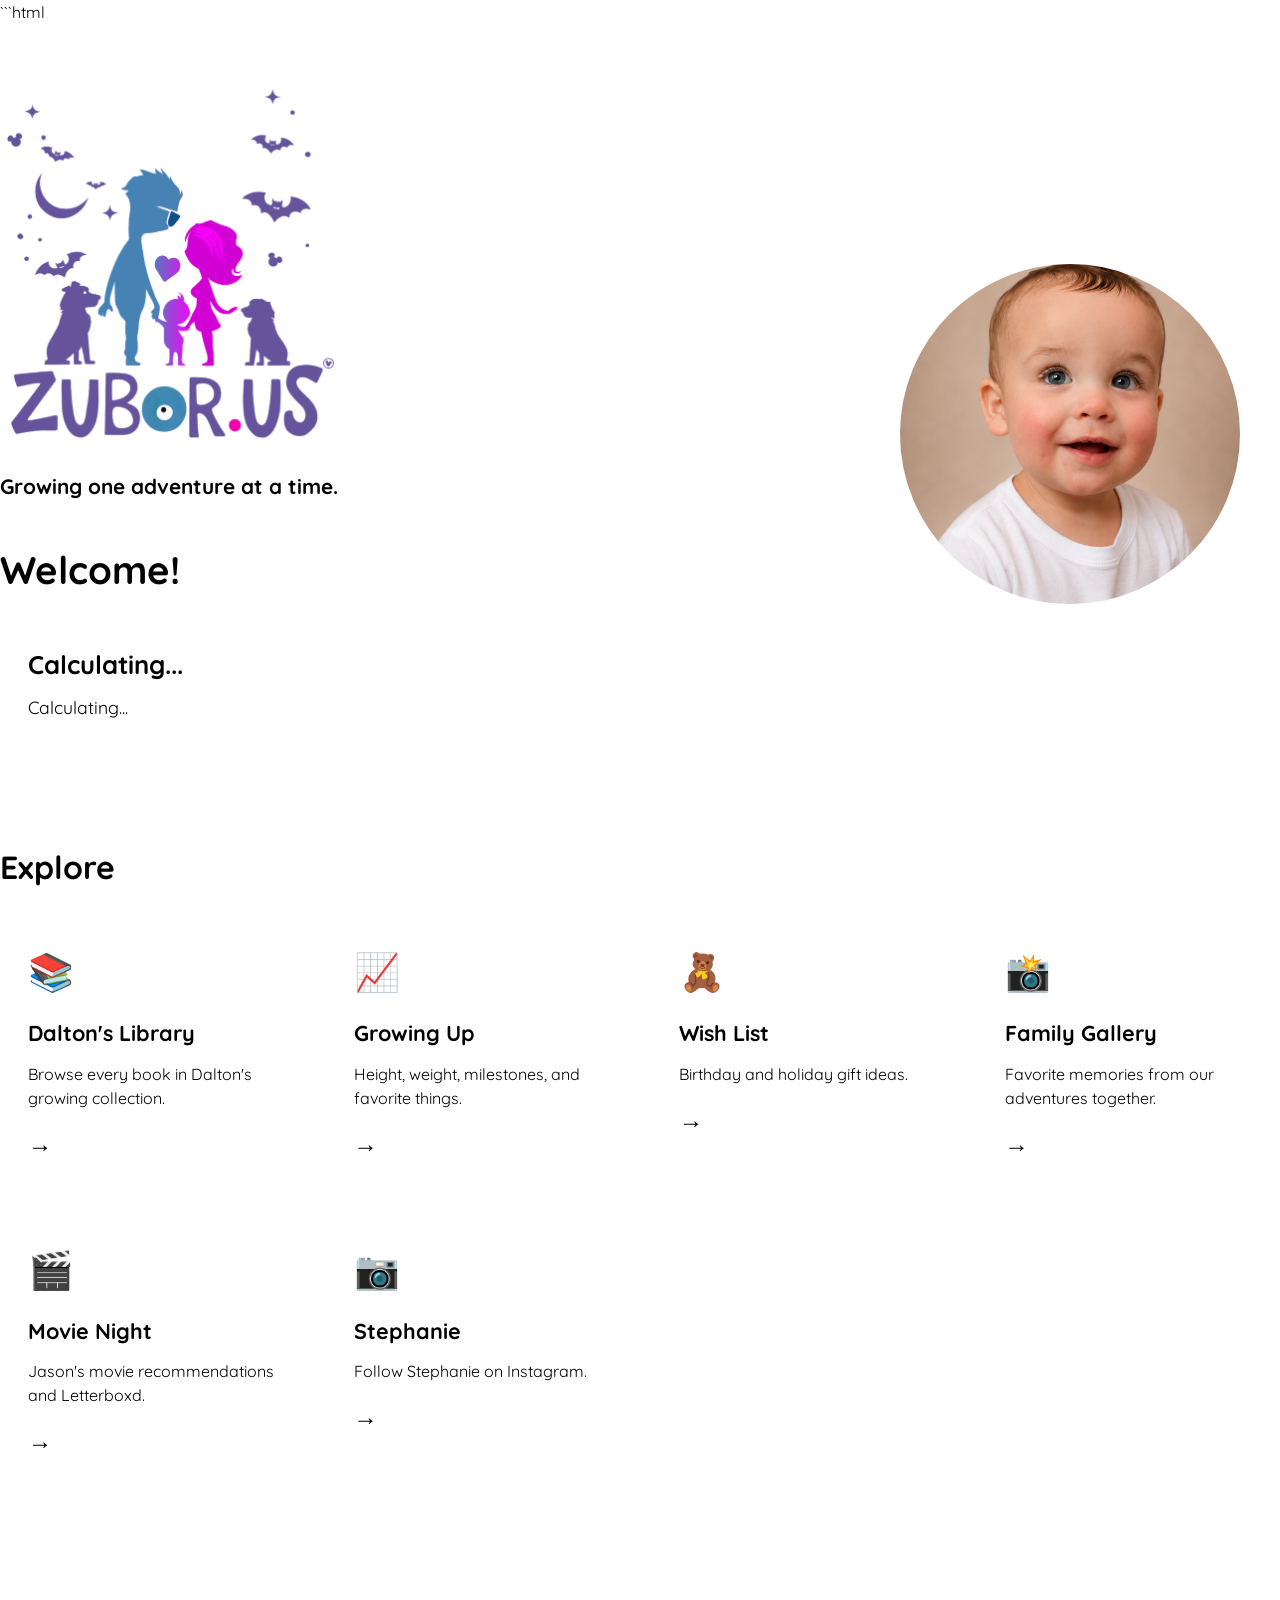
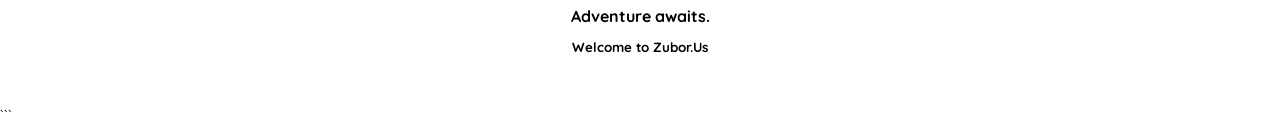
==== index.html @ 52f3ec56 "Update index.html" ====
```html
<!DOCTYPE html>
<html lang="en">
<head>

    <meta charset="UTF-8">
    <meta name="viewport" content="width=device-width, initial-scale=1.0">

    <title>Zubor.Us</title>

    <link rel="icon" type="image/png" href="images/favicon.png">

    <link rel="preconnect" href="https://fonts.googleapis.com">

    <link href="https://fonts.googleapis.com/css2?family=Quicksand:wght@400;600;700&display=swap" rel="stylesheet">

    <link rel="stylesheet" href="style.css">

</head>

<body>

<div class="container">

    <section class="hero">

        <div>

            <img
                class="logo"
                src="images/zuborUS.png"
                alt="Zubor.Us">

            <div class="tagline">
                Growing one adventure at a time.
            </div>

            <h1 id="greeting">
                Welcome!
            </h1>

            <div class="info-card">

                <div id="child-age">
                    Calculating...
                </div>

                <div id="countdown">
                    Calculating...
                </div>

            </div>

        </div>

        <div>

            <img
                class="portrait"
                src="images/daltonportrait.png"
                alt="Dalton">

        </div>

    </section>


    <h2 class="section-title">
        Explore
    </h2>


    <section class="card-grid">

        <a class="card"
           href="https://cloud.clz.com/babyz/books?collectionStatus=in-collection"
           target="_blank">

            <div class="card-icon">
                📚
            </div>

            <h3>
                Dalton's Library
            </h3>

            <p>
                Browse every book in Dalton's growing collection.
            </p>

            <div class="card-arrow">
                →
            </div>

        </a>


        <a class="card"
           href="growth.html">

            <div class="card-icon">
                📈
            </div>

            <h3>
                Growing Up
            </h3>

            <p>
                Height, weight, milestones, and favorite things.
            </p>

            <div class="card-arrow">
                →
            </div>

        </a>


        <a class="card"
           href="https://www.babylist.com/dalton-zubor"
           target="_blank">

            <div class="card-icon">
                🧸
            </div>

            <h3>
                Wish List
            </h3>

            <p>
                Birthday and holiday gift ideas.
            </p>

            <div class="card-arrow">
                →
            </div>

        </a>


        <a class="card"
           href="#">

            <div class="card-icon">
                📸
            </div>

            <h3>
                Family Gallery
            </h3>

            <p>
                Favorite memories from our adventures together.
            </p>

            <div class="card-arrow">
                →
            </div>

        </a>


        <a class="card"
           href="#">

            <div class="card-icon">
                🎬
            </div>

            <h3>
                Movie Night
            </h3>

            <p>
                Jason's movie recommendations and Letterboxd.
            </p>

            <div class="card-arrow">
                →
            </div>

        </a>


        <a class="card"
           href="#">

            <div class="card-icon">
                📷
            </div>

            <h3>
                Stephanie
            </h3>

            <p>
                Follow Stephanie on Instagram.
            </p>

            <div class="card-arrow">
                →
            </div>

        </a>

    </section>


    <footer>

        Adventure awaits.

        <small>
            Welcome to Zubor.Us
        </small>

    </footer>

</div>

<script src="script.js"></script>

</body>
</html>
```
---- style.css ----
```css
/* ==========================================================
   Zubor.Us
   Global Styles
   Version 2.0
   ========================================================== */

:root{
    --forest:#3F5A36;
    --forest-dark:#2D4227;
    --forest-light:#628357;

    --cream:#F8F7F2;
    --white:#FFFFFF;

    --purple:#800080;

    --text:#303030;
    --muted:#6D6D6D;

    --shadow:0 12px 30px rgba(0,0,0,.12);
    --radius:22px;

    --max-width:1180px;
}

/* ---------- Reset ---------- */

*{
    margin:0;
    padding:0;
    box-sizing:border-box;
}

html{
    scroll-behavior:smooth;
}

body{
    background:linear-gradient(
        to bottom,
        #fdfdfb 0%,
        var(--cream) 100%
    );

    color:var(--text);

    font-family:'Quicksand',sans-serif;

    min-height:100vh;

    line-height:1.5;
}

/* ---------- Main Layout ---------- */

.container{
    width:min(92%,var(--max-width));
    margin:auto;
}

/* ---------- Hero ---------- */

.hero{

    display:grid;

    grid-template-columns:
        1fr
        420px;

    gap:60px;

    align-items:center;

    min-height:85vh;

    padding:60px 0;
}

/* ---------- Branding ---------- */

.logo{

    width:340px;

    max-width:100%;

    margin-bottom:20px;
}

.tagline{

    color:var(--forest);

    font-size:1.3rem;

    font-weight:700;

    margin-bottom:40px;
}

/* ---------- Greeting ---------- */

#greeting{

    color:var(--forest);

    font-size:2.4rem;

    font-weight:700;

    margin-bottom:18px;
}

/* ---------- Info Card ---------- */

.info-card{

    background:white;

    border-radius:var(--radius);

    padding:28px;

    box-shadow:var(--shadow);

    margin-bottom:35px;
}

#child-age{

    font-size:1.6rem;

    font-weight:700;

    color:var(--forest);

    margin-bottom:10px;
}

#countdown{

    color:var(--muted);

    font-size:1.1rem;
}

/* ---------- Portrait ---------- */

.portrait{

    width:340px;

    aspect-ratio:1;

    border-radius:50%;

    object-fit:cover;

    border:8px solid var(--forest);

    box-shadow:var(--shadow);

    display:block;

    margin:auto;

    transition:.35s ease;
}

.portrait:hover{

    transform:scale(1.03);
}

/* ---------- Section Headings ---------- */

.section-title{

    font-size:2rem;

    color:var(--forest);

    font-weight:700;

    margin-bottom:25px;
}

/* ---------- Card Grid ---------- */

.card-grid{

    display:grid;

    grid-template-columns:
        repeat(
            auto-fit,
            minmax(260px,1fr)
        );

    gap:22px;

    margin-bottom:70px;
}

/* ---------- Cards ---------- */

.card{

    background:white;

    text-decoration:none;

    color:inherit;

    border-radius:20px;

    padding:28px;

    box-shadow:var(--shadow);

    transition:
        transform .25s ease,
        box-shadow .25s ease;
}

.card:hover{

    transform:
        translateY(-8px);

    box-shadow:
        0 20px 40px rgba(0,0,0,.16);
}

.card-icon{

    font-size:2.3rem;

    margin-bottom:18px;
}

.card h3{

    color:var(--forest);

    font-size:1.35rem;

    margin-bottom:12px;
}

.card p{

    color:var(--muted);

    margin-bottom:18px;
}

.card-arrow{

    color:var(--forest);

    font-size:1.5rem;

    font-weight:bold;
}

/* ---------- Navigation ---------- */

nav{

    width:100%;

    padding:20px 0;
}

nav ul{

    list-style:none;

    display:flex;

    gap:30px;

    justify-content:center;

    flex-wrap:wrap;
}

nav a{

    text-decoration:none;

    color:var(--forest);

    font-weight:700;

    transition:.2s;
}

nav a:hover{

    color:var(--purple);
}

/* ---------- Footer ---------- */

footer{

    text-align:center;

    padding:45px 20px;

    color:var(--forest);

    font-weight:700;
}

footer small{

    display:block;

    color:var(--muted);

    margin-top:10px;
}

/* ---------- Utility ---------- */

.center{

    text-align:center;
}

.hidden{

    display:none;
}

/* ---------- Responsive ---------- */

@media (max-width:950px){

.hero{

grid-template-columns:1fr;

text-align:center;

padding:50px 0;
}

.logo{

margin:auto auto 20px;
}

.portrait{

width:260px;
}

#greeting{

font-size:2rem;
}

.section-title{

text-align:center;
}

}

@media (max-width:650px){

body{

font-size:16px;
}

.logo{

width:260px;
}

.info-card{

padding:22px;
}

.card{

padding:22px;
}

.card-grid{

grid-template-columns:1fr;
}

}
```
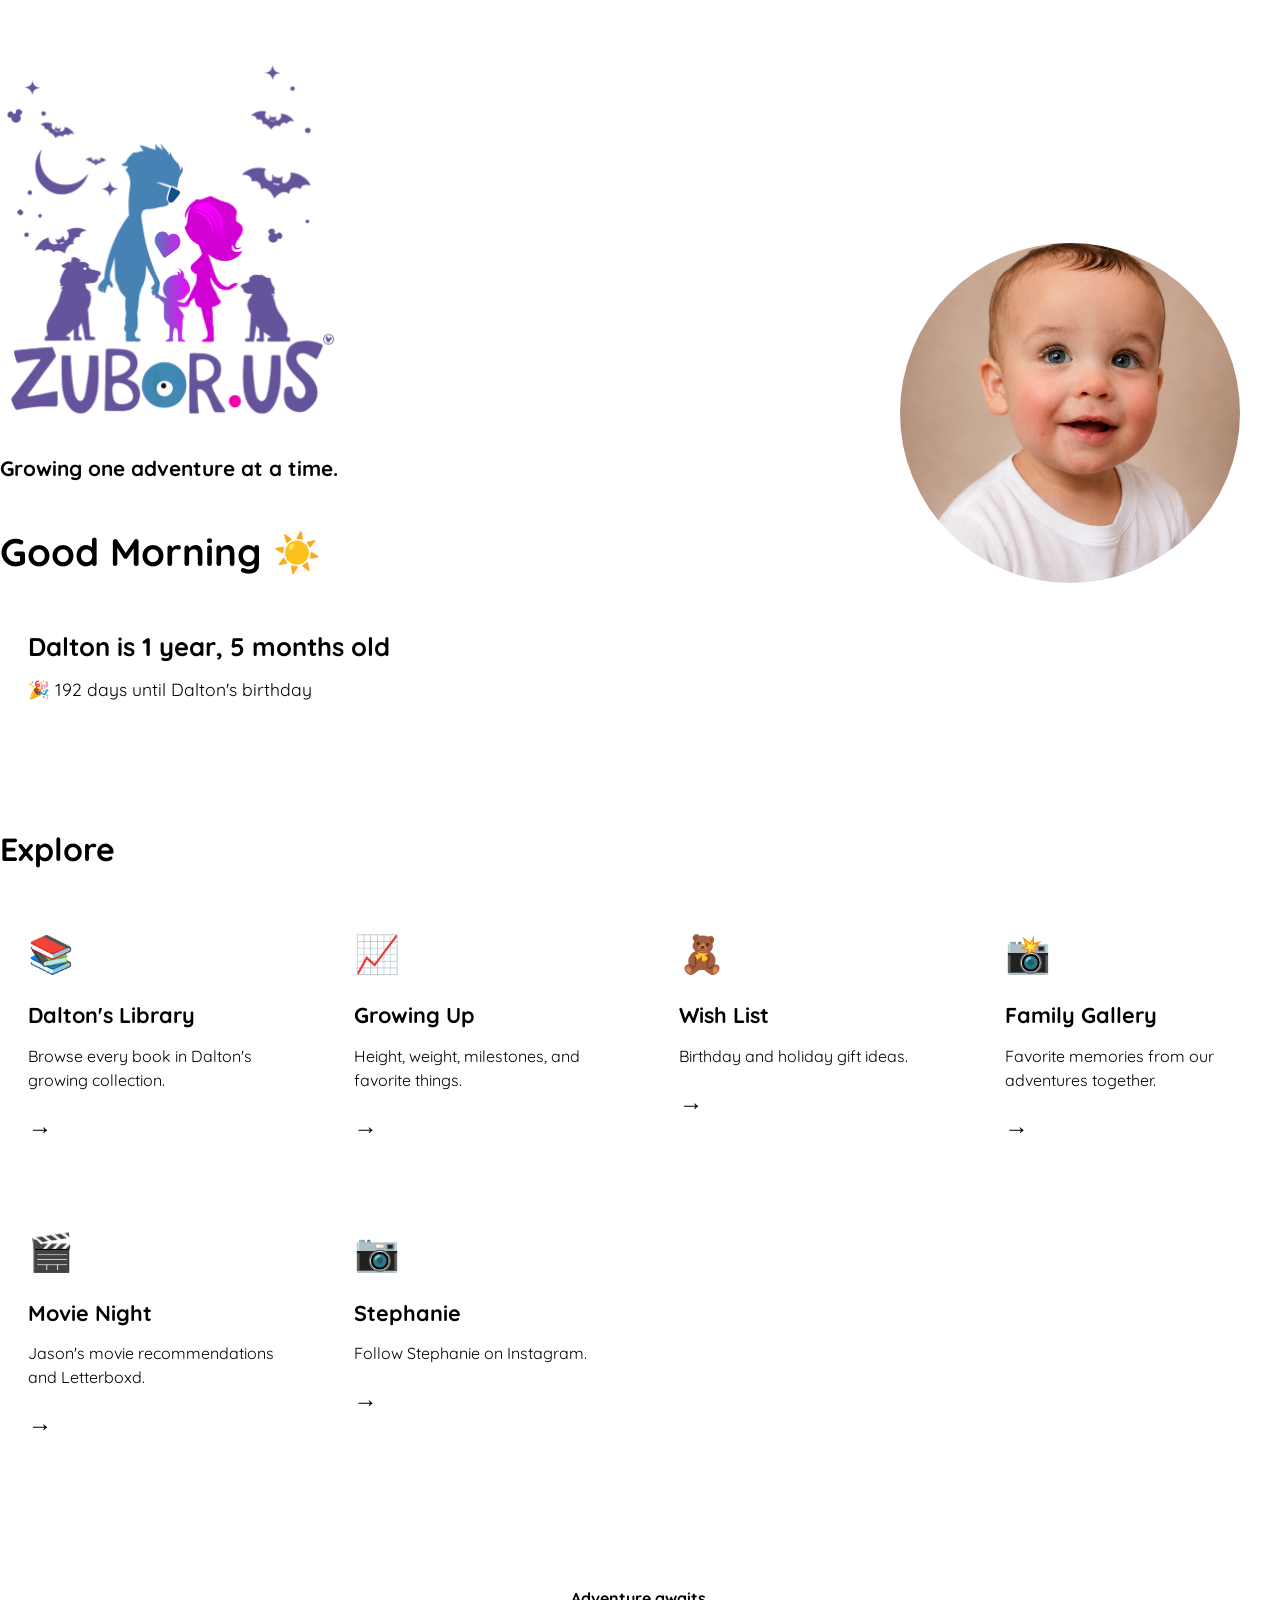
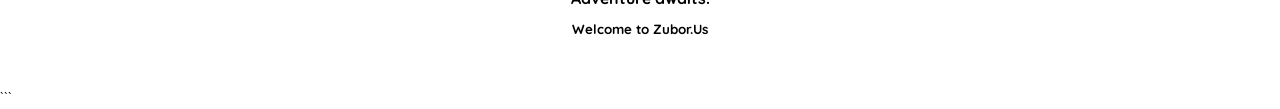
==== commit b745b620: "Update index.html" ====
--- a/index.html
+++ b/index.html
@@ -1,4 +1,3 @@
-```html
 <!DOCTYPE html>
 <html lang="en">
 <head>
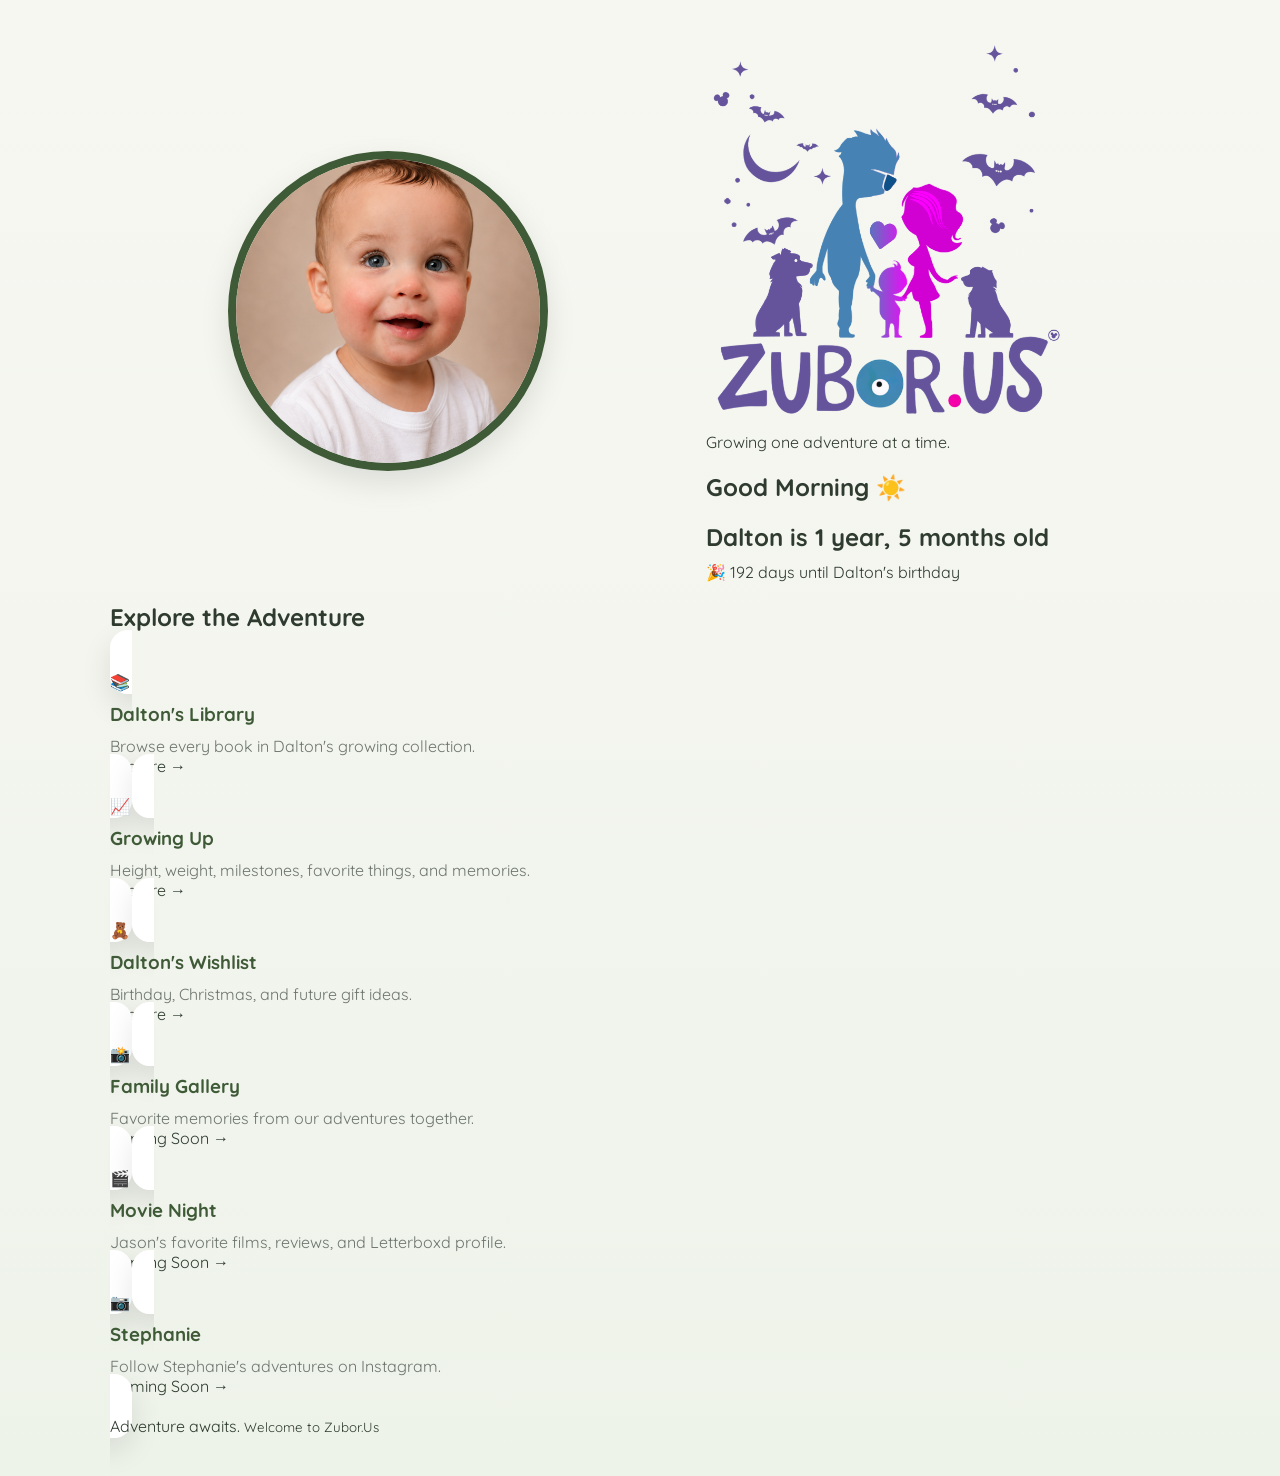
==== commit 1516f4c7: "Update index.html" ====
--- a/index.html
+++ b/index.html
@@ -1,19 +1,20 @@
 <!DOCTYPE html>
 <html lang="en">
+
 <head>
 
-    <meta charset="UTF-8">
-    <meta name="viewport" content="width=device-width, initial-scale=1.0">
+<meta charset="UTF-8">
+<meta name="viewport" content="width=device-width, initial-scale=1.0">
 
-    <title>Zubor.Us</title>
+<title>Zubor.Us</title>
 
-    <link rel="icon" type="image/png" href="images/favicon.png">
+<link rel="icon" type="image/png" href="images/favicon.png">
 
-    <link rel="preconnect" href="https://fonts.googleapis.com">
+<link rel="preconnect" href="https://fonts.googleapis.com">
 
-    <link href="https://fonts.googleapis.com/css2?family=Quicksand:wght@400;600;700&display=swap" rel="stylesheet">
+<link href="https://fonts.googleapis.com/css2?family=Quicksand:wght@400;600;700&display=swap" rel="stylesheet">
 
-    <link rel="stylesheet" href="style.css">
+<link rel="stylesheet" href="style.css">
 
 </head>
 
@@ -22,6 +23,15 @@
 <div class="container">
 
     <section class="hero">
+
+        <div>
+
+            <img
+                class="portrait"
+                src="images/daltonportrait.png"
+                alt="Dalton">
+
+        </div>
 
         <div>
 
@@ -52,22 +62,11 @@
 
         </div>
 
-        <div>
-
-            <img
-                class="portrait"
-                src="images/daltonportrait.png"
-                alt="Dalton">
-
-        </div>
-
     </section>
 
-
     <h2 class="section-title">
-        Explore
+        Explore the Adventure
     </h2>
-
 
     <section class="card-grid">
 
@@ -75,137 +74,107 @@
            href="https://cloud.clz.com/babyz/books?collectionStatus=in-collection"
            target="_blank">
 
-            <div class="card-icon">
-                📚
-            </div>
+            <div class="card-icon">📚</div>
 
-            <h3>
-                Dalton's Library
-            </h3>
+            <h3>Dalton's Library</h3>
 
             <p>
                 Browse every book in Dalton's growing collection.
             </p>
 
             <div class="card-arrow">
-                →
+                Explore →
             </div>
 
         </a>
 
-
         <a class="card"
            href="growth.html">
 
-            <div class="card-icon">
-                📈
-            </div>
+            <div class="card-icon">📈</div>
 
-            <h3>
-                Growing Up
-            </h3>
+            <h3>Growing Up</h3>
 
             <p>
-                Height, weight, milestones, and favorite things.
+                Height, weight, milestones, favorite things, and memories.
             </p>
 
             <div class="card-arrow">
-                →
+                Explore →
             </div>
 
         </a>
-
 
         <a class="card"
            href="https://www.babylist.com/dalton-zubor"
            target="_blank">
 
-            <div class="card-icon">
-                🧸
-            </div>
+            <div class="card-icon">🧸</div>
 
-            <h3>
-                Wish List
-            </h3>
+            <h3>Dalton's Wishlist</h3>
 
             <p>
-                Birthday and holiday gift ideas.
+                Birthday, Christmas, and future gift ideas.
             </p>
 
             <div class="card-arrow">
-                →
+                Explore →
             </div>
 
         </a>
 
-
         <a class="card"
            href="#">
 
-            <div class="card-icon">
-                📸
-            </div>
+            <div class="card-icon">📸</div>
 
-            <h3>
-                Family Gallery
-            </h3>
+            <h3>Family Gallery</h3>
 
             <p>
                 Favorite memories from our adventures together.
             </p>
 
             <div class="card-arrow">
-                →
+                Coming Soon →
             </div>
 
         </a>
 
+        <a class="card"
+           href="#">
+
+            <div class="card-icon">🎬</div>
+
+            <h3>Movie Night</h3>
+
+            <p>
+                Jason's favorite films, reviews, and Letterboxd profile.
+            </p>
+
+            <div class="card-arrow">
+                Coming Soon →
+            </div>
+
+        </a>
 
         <a class="card"
            href="#">
 
-            <div class="card-icon">
-                🎬
-            </div>
+            <div class="card-icon">📷</div>
 
-            <h3>
-                Movie Night
-            </h3>
+            <h3>Stephanie</h3>
 
             <p>
-                Jason's movie recommendations and Letterboxd.
+                Follow Stephanie's adventures on Instagram.
             </p>
 
             <div class="card-arrow">
-                →
-            </div>
-
-        </a>
-
-
-        <a class="card"
-           href="#">
-
-            <div class="card-icon">
-                📷
-            </div>
-
-            <h3>
-                Stephanie
-            </h3>
-
-            <p>
-                Follow Stephanie on Instagram.
-            </p>
-
-            <div class="card-arrow">
-                →
+                Coming Soon →
             </div>
 
         </a>
 
     </section>
-
 
     <footer>
 
@@ -222,5 +191,5 @@
 <script src="script.js"></script>
 
 </body>
+
 </html>
-```
--- a/style.css
+++ b/style.css
@@ -1,405 +1,38 @@
-```css
-/* ==========================================================
-   Zubor.Us
-   Global Styles
-   Version 2.0
-   ========================================================== */
 
 :root{
-    --forest:#3F5A36;
-    --forest-dark:#2D4227;
-    --forest-light:#628357;
-
-    --cream:#F8F7F2;
-    --white:#FFFFFF;
-
-    --purple:#800080;
-
-    --text:#303030;
-    --muted:#6D6D6D;
-
-    --shadow:0 12px 30px rgba(0,0,0,.12);
-    --radius:22px;
-
-    --max-width:1180px;
+  --bg:#f7f7f2;
+  --card:#ffffff;
+  --primary:#3f5a36;
+  --primary-dark:#304529;
+  --accent:#800080;
+  --text:#2f3b2f;
+  --muted:#6d756d;
+  --shadow:0 12px 30px rgba(0,0,0,.10);
+  --radius:20px;
 }
-
-/* ---------- Reset ---------- */
-
-*{
-    margin:0;
-    padding:0;
-    box-sizing:border-box;
+*{box-sizing:border-box}
+body{
+ margin:0;
+ font-family:Quicksand,Arial,sans-serif;
+ background:linear-gradient(#f7f7f2,#eef3ea);
+ color:var(--text);
 }
-
-html{
-    scroll-behavior:smooth;
+.container{max-width:1100px;margin:auto;padding:40px 20px}
+.hero{display:grid;grid-template-columns:1.2fr 1fr;gap:40px;align-items:center}
+.logo{max-width:360px;width:100%}
+.tag{color:var(--primary);font-size:1.2rem;margin-top:-8px}
+.greeting{font-size:2rem;font-weight:700;margin:20px 0 8px;color:var(--primary)}
+.info{background:var(--card);padding:22px;border-radius:var(--radius);box-shadow:var(--shadow)}
+#child-age{font-size:1.5rem;font-weight:700}
+#countdown{margin-top:10px}
+.portrait{width:320px;height:320px;border-radius:50%;object-fit:cover;border:8px solid var(--primary);box-shadow:var(--shadow);display:block;margin:auto}
+.cards{display:grid;grid-template-columns:repeat(auto-fit,minmax(240px,1fr));gap:18px;margin-top:45px}
+.card{background:#fff;padding:22px;border-radius:18px;text-decoration:none;color:inherit;box-shadow:var(--shadow);transition:.2s}
+.card:hover{transform:translateY(-5px)}
+.card h3{margin:10px 0;color:var(--primary)}
+.card p{margin:0;color:var(--muted)}
+.footer{text-align:center;margin:45px 0 20px;color:var(--primary);font-weight:700}
+@media(max-width:850px){
+.hero{grid-template-columns:1fr;text-align:center}
+.logo{margin:auto}
 }
-
-body{
-    background:linear-gradient(
-        to bottom,
-        #fdfdfb 0%,
-        var(--cream) 100%
-    );
-
-    color:var(--text);
-
-    font-family:'Quicksand',sans-serif;
-
-    min-height:100vh;
-
-    line-height:1.5;
-}
-
-/* ---------- Main Layout ---------- */
-
-.container{
-    width:min(92%,var(--max-width));
-    margin:auto;
-}
-
-/* ---------- Hero ---------- */
-
-.hero{
-
-    display:grid;
-
-    grid-template-columns:
-        1fr
-        420px;
-
-    gap:60px;
-
-    align-items:center;
-
-    min-height:85vh;
-
-    padding:60px 0;
-}
-
-/* ---------- Branding ---------- */
-
-.logo{
-
-    width:340px;
-
-    max-width:100%;
-
-    margin-bottom:20px;
-}
-
-.tagline{
-
-    color:var(--forest);
-
-    font-size:1.3rem;
-
-    font-weight:700;
-
-    margin-bottom:40px;
-}
-
-/* ---------- Greeting ---------- */
-
-#greeting{
-
-    color:var(--forest);
-
-    font-size:2.4rem;
-
-    font-weight:700;
-
-    margin-bottom:18px;
-}
-
-/* ---------- Info Card ---------- */
-
-.info-card{
-
-    background:white;
-
-    border-radius:var(--radius);
-
-    padding:28px;
-
-    box-shadow:var(--shadow);
-
-    margin-bottom:35px;
-}
-
-#child-age{
-
-    font-size:1.6rem;
-
-    font-weight:700;
-
-    color:var(--forest);
-
-    margin-bottom:10px;
-}
-
-#countdown{
-
-    color:var(--muted);
-
-    font-size:1.1rem;
-}
-
-/* ---------- Portrait ---------- */
-
-.portrait{
-
-    width:340px;
-
-    aspect-ratio:1;
-
-    border-radius:50%;
-
-    object-fit:cover;
-
-    border:8px solid var(--forest);
-
-    box-shadow:var(--shadow);
-
-    display:block;
-
-    margin:auto;
-
-    transition:.35s ease;
-}
-
-.portrait:hover{
-
-    transform:scale(1.03);
-}
-
-/* ---------- Section Headings ---------- */
-
-.section-title{
-
-    font-size:2rem;
-
-    color:var(--forest);
-
-    font-weight:700;
-
-    margin-bottom:25px;
-}
-
-/* ---------- Card Grid ---------- */
-
-.card-grid{
-
-    display:grid;
-
-    grid-template-columns:
-        repeat(
-            auto-fit,
-            minmax(260px,1fr)
-        );
-
-    gap:22px;
-
-    margin-bottom:70px;
-}
-
-/* ---------- Cards ---------- */
-
-.card{
-
-    background:white;
-
-    text-decoration:none;
-
-    color:inherit;
-
-    border-radius:20px;
-
-    padding:28px;
-
-    box-shadow:var(--shadow);
-
-    transition:
-        transform .25s ease,
-        box-shadow .25s ease;
-}
-
-.card:hover{
-
-    transform:
-        translateY(-8px);
-
-    box-shadow:
-        0 20px 40px rgba(0,0,0,.16);
-}
-
-.card-icon{
-
-    font-size:2.3rem;
-
-    margin-bottom:18px;
-}
-
-.card h3{
-
-    color:var(--forest);
-
-    font-size:1.35rem;
-
-    margin-bottom:12px;
-}
-
-.card p{
-
-    color:var(--muted);
-
-    margin-bottom:18px;
-}
-
-.card-arrow{
-
-    color:var(--forest);
-
-    font-size:1.5rem;
-
-    font-weight:bold;
-}
-
-/* ---------- Navigation ---------- */
-
-nav{
-
-    width:100%;
-
-    padding:20px 0;
-}
-
-nav ul{
-
-    list-style:none;
-
-    display:flex;
-
-    gap:30px;
-
-    justify-content:center;
-
-    flex-wrap:wrap;
-}
-
-nav a{
-
-    text-decoration:none;
-
-    color:var(--forest);
-
-    font-weight:700;
-
-    transition:.2s;
-}
-
-nav a:hover{
-
-    color:var(--purple);
-}
-
-/* ---------- Footer ---------- */
-
-footer{
-
-    text-align:center;
-
-    padding:45px 20px;
-
-    color:var(--forest);
-
-    font-weight:700;
-}
-
-footer small{
-
-    display:block;
-
-    color:var(--muted);
-
-    margin-top:10px;
-}
-
-/* ---------- Utility ---------- */
-
-.center{
-
-    text-align:center;
-}
-
-.hidden{
-
-    display:none;
-}
-
-/* ---------- Responsive ---------- */
-
-@media (max-width:950px){
-
-.hero{
-
-grid-template-columns:1fr;
-
-text-align:center;
-
-padding:50px 0;
-}
-
-.logo{
-
-margin:auto auto 20px;
-}
-
-.portrait{
-
-width:260px;
-}
-
-#greeting{
-
-font-size:2rem;
-}
-
-.section-title{
-
-text-align:center;
-}
-
-}
-
-@media (max-width:650px){
-
-body{
-
-font-size:16px;
-}
-
-.logo{
-
-width:260px;
-}
-
-.info-card{
-
-padding:22px;
-}
-
-.card{
-
-padding:22px;
-}
-
-.card-grid{
-
-grid-template-columns:1fr;
-}
-
-}
-```
-
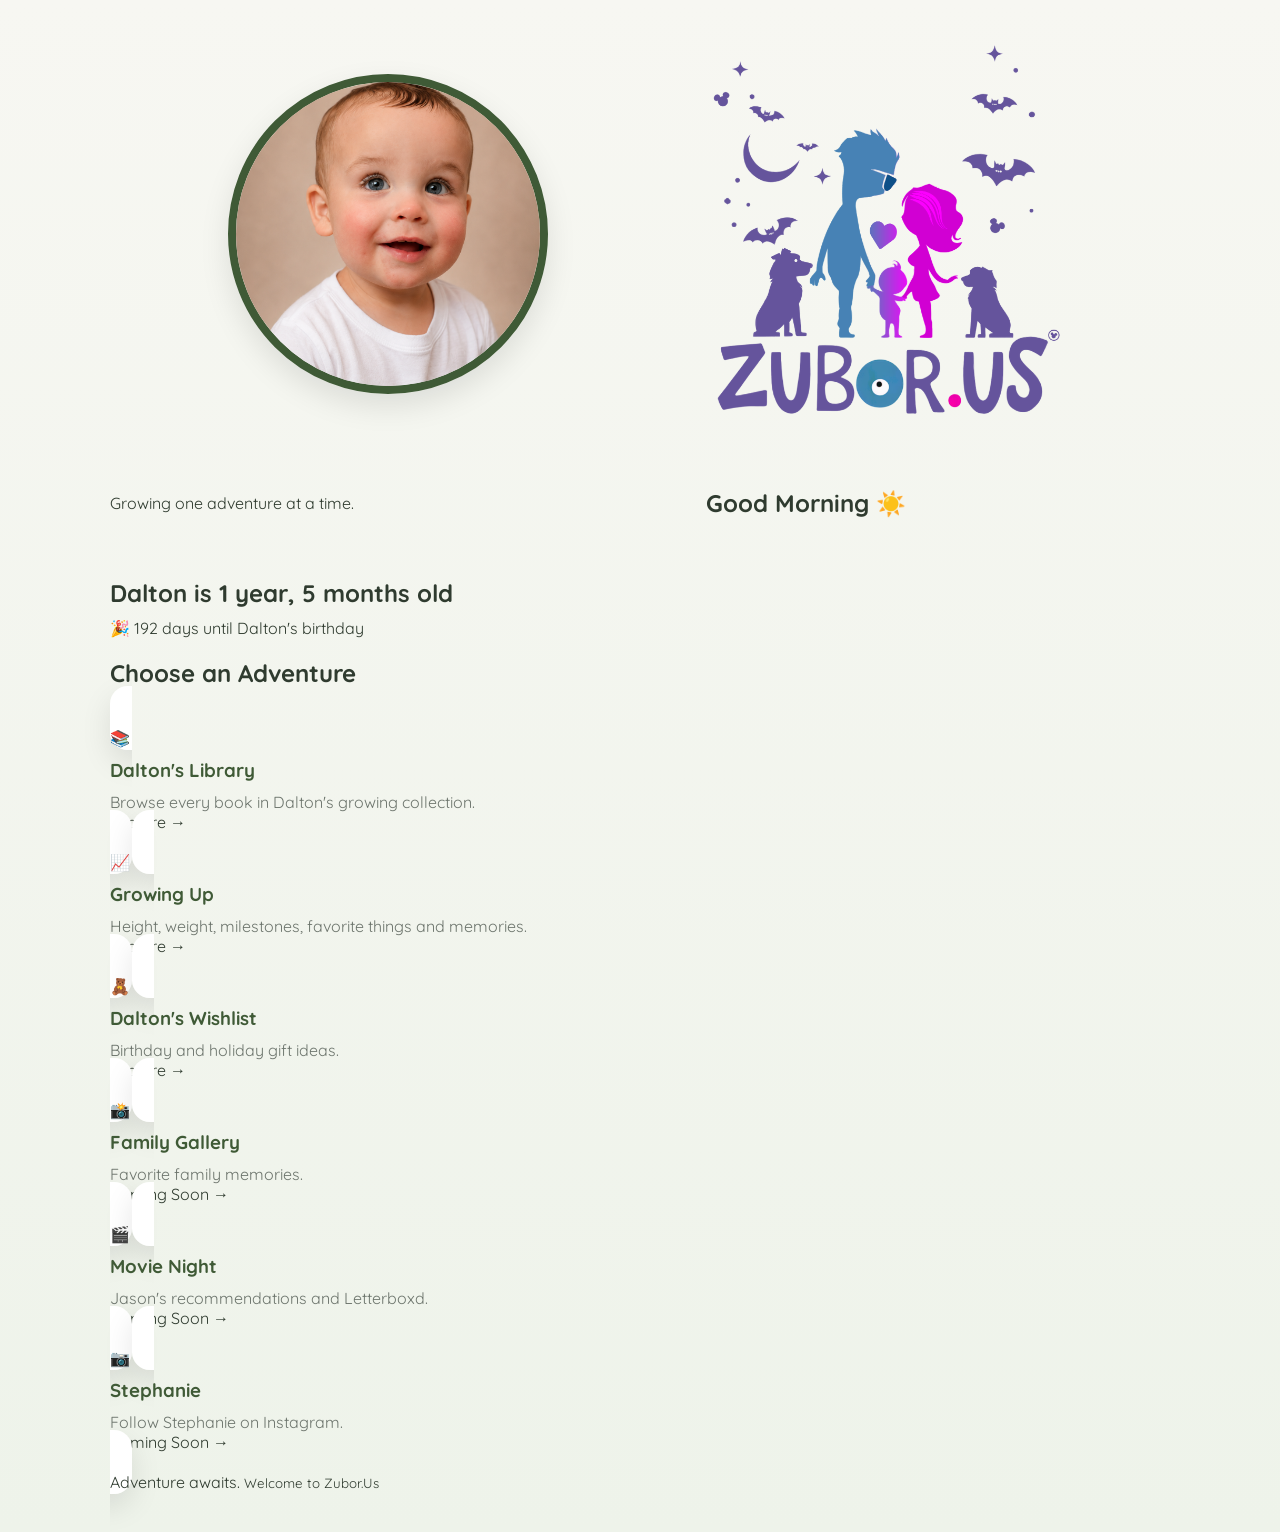
==== commit 766a03c3: "Add files via upload" ====
--- a/index.html
+++ b/index.html
@@ -1,195 +1,95 @@
 <!DOCTYPE html>
 <html lang="en">
-
 <head>
-
 <meta charset="UTF-8">
 <meta name="viewport" content="width=device-width, initial-scale=1.0">
-
 <title>Zubor.Us</title>
-
-<link rel="icon" type="image/png" href="images/favicon.png">
-
+<link rel="icon" href="images/favicon.png">
 <link rel="preconnect" href="https://fonts.googleapis.com">
-
 <link href="https://fonts.googleapis.com/css2?family=Quicksand:wght@400;600;700&display=swap" rel="stylesheet">
-
 <link rel="stylesheet" href="style.css">
-
 </head>
-
 <body>
-
 <div class="container">
 
-    <section class="hero">
+<section class="hero">
+<img class="portrait" src="images/daltonportrait.png" alt="Dalton">
+<img class="logo" src="images/zuborUS.png" alt="Zubor.Us">
+<div class="tagline">Growing one adventure at a time.</div>
+<h1 id="greeting">Welcome!</h1>
 
-        <div>
+<div class="info-card">
+<div id="child-age">Calculating...</div>
+<div id="countdown">Calculating...</div>
+</div>
+</section>
 
-            <img
-                class="portrait"
-                src="images/daltonportrait.png"
-                alt="Dalton">
+<h2 class="section-title">Choose an Adventure</h2>
 
-        </div>
+<section class="card-grid">
 
-        <div>
+<a class="card" href="https://cloud.clz.com/babyz/books?collectionStatus=in-collection" target="_blank">
+<div class="card-top">📚</div>
+<div class="card-body">
+<h3>Dalton's Library</h3>
+<p>Browse every book in Dalton's growing collection.</p>
+<div class="arrow">Explore →</div>
+</div>
+</a>
 
-            <img
-                class="logo"
-                src="images/zuborUS.png"
-                alt="Zubor.Us">
+<a class="card" href="growth.html">
+<div class="card-top">📈</div>
+<div class="card-body">
+<h3>Growing Up</h3>
+<p>Height, weight, milestones, favorite things and memories.</p>
+<div class="arrow">Explore →</div>
+</div>
+</a>
 
-            <div class="tagline">
-                Growing one adventure at a time.
-            </div>
+<a class="card" href="https://www.babylist.com/dalton-zubor" target="_blank">
+<div class="card-top">🧸</div>
+<div class="card-body">
+<h3>Dalton's Wishlist</h3>
+<p>Birthday and holiday gift ideas.</p>
+<div class="arrow">Explore →</div>
+</div>
+</a>
 
-            <h1 id="greeting">
-                Welcome!
-            </h1>
+<a class="card" href="#">
+<div class="card-top">📸</div>
+<div class="card-body">
+<h3>Family Gallery</h3>
+<p>Favorite family memories.</p>
+<div class="arrow">Coming Soon →</div>
+</div>
+</a>
 
-            <div class="info-card">
+<a class="card" href="#">
+<div class="card-top">🎬</div>
+<div class="card-body">
+<h3>Movie Night</h3>
+<p>Jason's recommendations and Letterboxd.</p>
+<div class="arrow">Coming Soon →</div>
+</div>
+</a>
 
-                <div id="child-age">
-                    Calculating...
-                </div>
+<a class="card" href="#">
+<div class="card-top">📷</div>
+<div class="card-body">
+<h3>Stephanie</h3>
+<p>Follow Stephanie on Instagram.</p>
+<div class="arrow">Coming Soon →</div>
+</div>
+</a>
 
-                <div id="countdown">
-                    Calculating...
-                </div>
+</section>
 
-            </div>
-
-        </div>
-
-    </section>
-
-    <h2 class="section-title">
-        Explore the Adventure
-    </h2>
-
-    <section class="card-grid">
-
-        <a class="card"
-           href="https://cloud.clz.com/babyz/books?collectionStatus=in-collection"
-           target="_blank">
-
-            <div class="card-icon">📚</div>
-
-            <h3>Dalton's Library</h3>
-
-            <p>
-                Browse every book in Dalton's growing collection.
-            </p>
-
-            <div class="card-arrow">
-                Explore →
-            </div>
-
-        </a>
-
-        <a class="card"
-           href="growth.html">
-
-            <div class="card-icon">📈</div>
-
-            <h3>Growing Up</h3>
-
-            <p>
-                Height, weight, milestones, favorite things, and memories.
-            </p>
-
-            <div class="card-arrow">
-                Explore →
-            </div>
-
-        </a>
-
-        <a class="card"
-           href="https://www.babylist.com/dalton-zubor"
-           target="_blank">
-
-            <div class="card-icon">🧸</div>
-
-            <h3>Dalton's Wishlist</h3>
-
-            <p>
-                Birthday, Christmas, and future gift ideas.
-            </p>
-
-            <div class="card-arrow">
-                Explore →
-            </div>
-
-        </a>
-
-        <a class="card"
-           href="#">
-
-            <div class="card-icon">📸</div>
-
-            <h3>Family Gallery</h3>
-
-            <p>
-                Favorite memories from our adventures together.
-            </p>
-
-            <div class="card-arrow">
-                Coming Soon →
-            </div>
-
-        </a>
-
-        <a class="card"
-           href="#">
-
-            <div class="card-icon">🎬</div>
-
-            <h3>Movie Night</h3>
-
-            <p>
-                Jason's favorite films, reviews, and Letterboxd profile.
-            </p>
-
-            <div class="card-arrow">
-                Coming Soon →
-            </div>
-
-        </a>
-
-        <a class="card"
-           href="#">
-
-            <div class="card-icon">📷</div>
-
-            <h3>Stephanie</h3>
-
-            <p>
-                Follow Stephanie's adventures on Instagram.
-            </p>
-
-            <div class="card-arrow">
-                Coming Soon →
-            </div>
-
-        </a>
-
-    </section>
-
-    <footer>
-
-        Adventure awaits.
-
-        <small>
-            Welcome to Zubor.Us
-        </small>
-
-    </footer>
-
-</div>
+<footer>
+Adventure awaits.
+<small>Welcome to Zubor.Us</small>
+</footer>
 
 <script src="script.js"></script>
-
+</div>
 </body>
-
 </html>
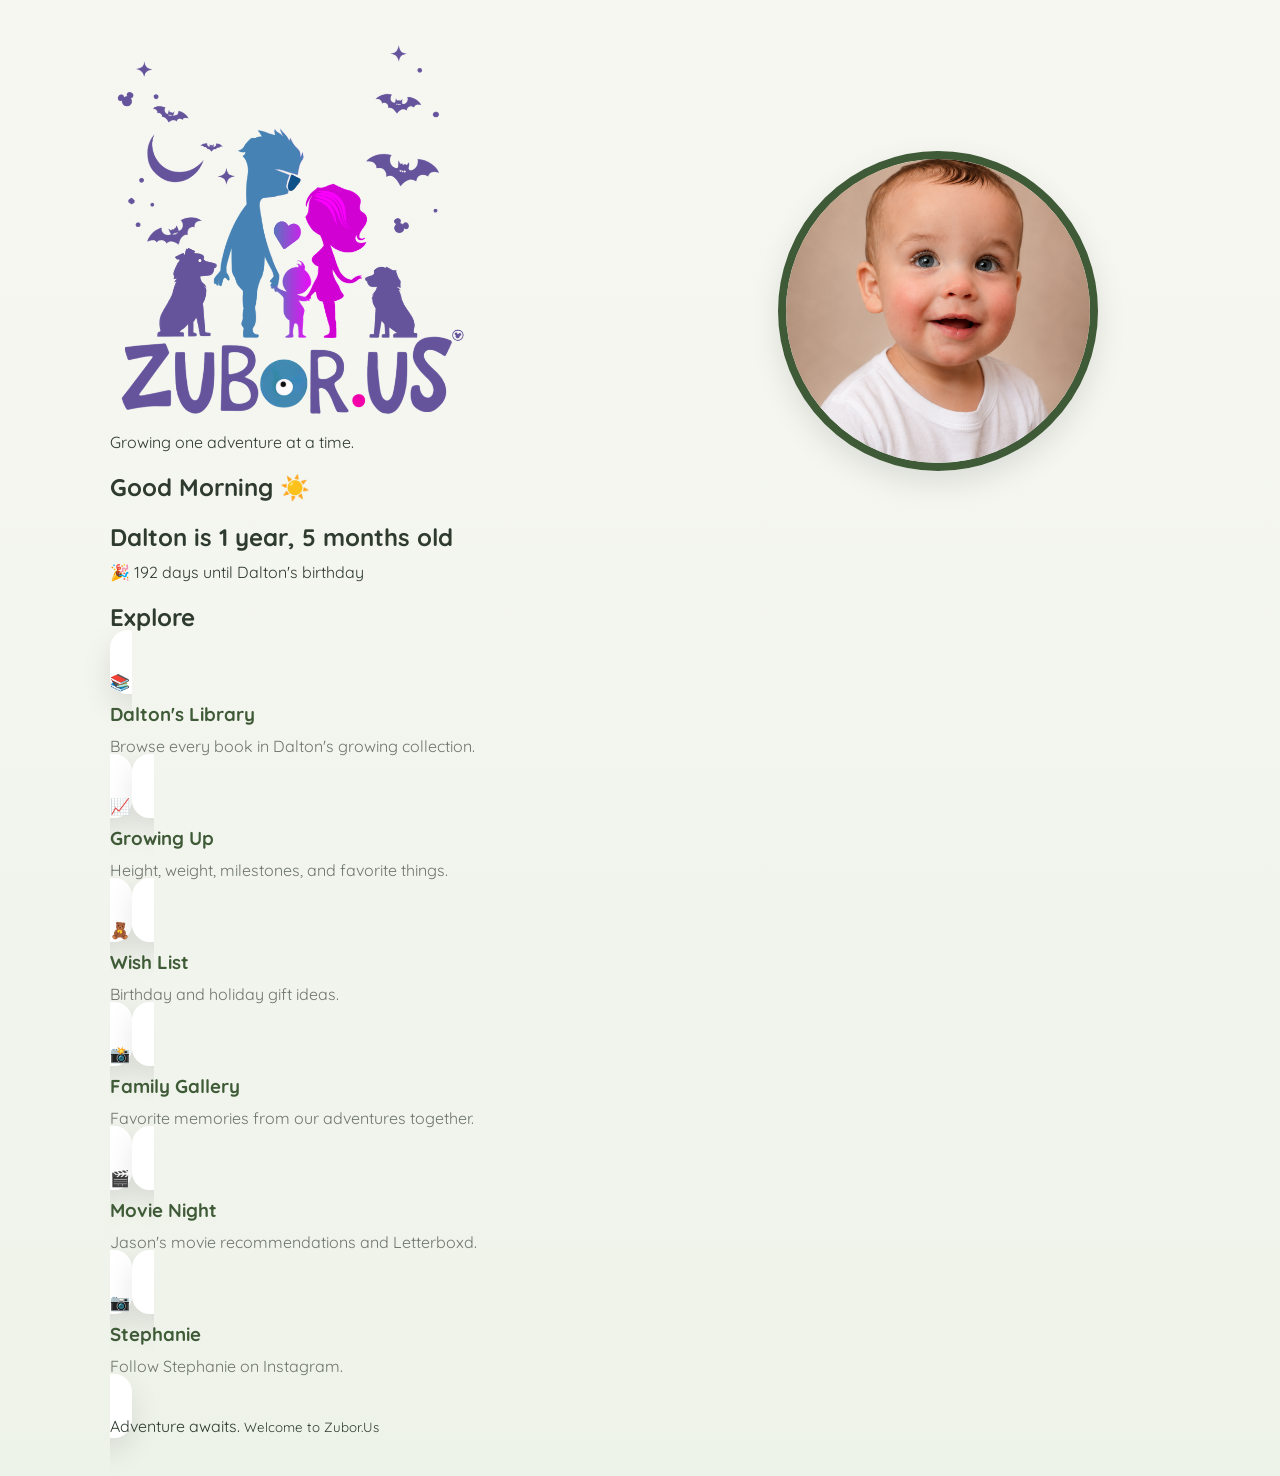
==== commit 6751b4ac: "Update index.html" ====
--- a/index.html
+++ b/index.html
@@ -1,95 +1,225 @@
 <!DOCTYPE html>
 <html lang="en">
 <head>
-<meta charset="UTF-8">
-<meta name="viewport" content="width=device-width, initial-scale=1.0">
-<title>Zubor.Us</title>
-<link rel="icon" href="images/favicon.png">
-<link rel="preconnect" href="https://fonts.googleapis.com">
-<link href="https://fonts.googleapis.com/css2?family=Quicksand:wght@400;600;700&display=swap" rel="stylesheet">
-<link rel="stylesheet" href="style.css">
+
+    <meta charset="UTF-8">
+    <meta name="viewport" content="width=device-width, initial-scale=1.0">
+
+    <title>Zubor.Us</title>
+
+    <link rel="icon" type="image/png" href="images/favicon.png">
+
+    <link rel="preconnect" href="https://fonts.googleapis.com">
+
+    <link href="https://fonts.googleapis.com/css2?family=Quicksand:wght@400;600;700&display=swap" rel="stylesheet">
+
+    <link rel="stylesheet" href="style.css">
+
 </head>
+
 <body>
+
 <div class="container">
 
-<section class="hero">
-<img class="portrait" src="images/daltonportrait.png" alt="Dalton">
-<img class="logo" src="images/zuborUS.png" alt="Zubor.Us">
-<div class="tagline">Growing one adventure at a time.</div>
-<h1 id="greeting">Welcome!</h1>
-
-<div class="info-card">
-<div id="child-age">Calculating...</div>
-<div id="countdown">Calculating...</div>
+    <section class="hero">
+
+        <div>
+
+            <img
+                class="logo"
+                src="images/zuborUS.png"
+                alt="Zubor.Us">
+
+            <div class="tagline">
+                Growing one adventure at a time.
+            </div>
+
+            <h1 id="greeting">
+                Welcome!
+            </h1>
+
+            <div class="info-card">
+
+                <div id="child-age">
+                    Calculating...
+                </div>
+
+                <div id="countdown">
+                    Calculating...
+                </div>
+
+            </div>
+
+        </div>
+
+        <div>
+
+            <img
+                class="portrait"
+                src="images/daltonportrait.png"
+                alt="Dalton">
+
+        </div>
+
+    </section>
+
+
+    <h2 class="section-title">
+        Explore
+    </h2>
+
+
+    <section class="card-grid">
+
+        <a class="card"
+           href="https://cloud.clz.com/babyz/books?collectionStatus=in-collection"
+           target="_blank">
+
+            <div class="card-icon">
+                📚
+            </div>
+
+            <h3>
+                Dalton's Library
+            </h3>
+
+            <p>
+                Browse every book in Dalton's growing collection.
+            </p>
+
+            <div class="card-arrow">
+                →
+            </div>
+
+        </a>
+
+
+        <a class="card"
+           href="growth.html">
+
+            <div class="card-icon">
+                📈
+            </div>
+
+            <h3>
+                Growing Up
+            </h3>
+
+            <p>
+                Height, weight, milestones, and favorite things.
+            </p>
+
+            <div class="card-arrow">
+                →
+            </div>
+
+        </a>
+
+
+        <a class="card"
+           href="https://www.babylist.com/dalton-zubor"
+           target="_blank">
+
+            <div class="card-icon">
+                🧸
+            </div>
+
+            <h3>
+                Wish List
+            </h3>
+
+            <p>
+                Birthday and holiday gift ideas.
+            </p>
+
+            <div class="card-arrow">
+                →
+            </div>
+
+        </a>
+
+
+        <a class="card"
+           href="#">
+
+            <div class="card-icon">
+                📸
+            </div>
+
+            <h3>
+                Family Gallery
+            </h3>
+
+            <p>
+                Favorite memories from our adventures together.
+            </p>
+
+            <div class="card-arrow">
+                →
+            </div>
+
+        </a>
+
+
+        <a class="card"
+           href="#">
+
+            <div class="card-icon">
+                🎬
+            </div>
+
+            <h3>
+                Movie Night
+            </h3>
+
+            <p>
+                Jason's movie recommendations and Letterboxd.
+            </p>
+
+            <div class="card-arrow">
+                →
+            </div>
+
+        </a>
+
+
+        <a class="card"
+           href="#">
+
+            <div class="card-icon">
+                📷
+            </div>
+
+            <h3>
+                Stephanie
+            </h3>
+
+            <p>
+                Follow Stephanie on Instagram.
+            </p>
+
+            <div class="card-arrow">
+                →
+            </div>
+
+        </a>
+
+    </section>
+
+
+    <footer>
+
+        Adventure awaits.
+
+        <small>
+            Welcome to Zubor.Us
+        </small>
+
+    </footer>
+
 </div>
-</section>
-
-<h2 class="section-title">Choose an Adventure</h2>
-
-<section class="card-grid">
-
-<a class="card" href="https://cloud.clz.com/babyz/books?collectionStatus=in-collection" target="_blank">
-<div class="card-top">📚</div>
-<div class="card-body">
-<h3>Dalton's Library</h3>
-<p>Browse every book in Dalton's growing collection.</p>
-<div class="arrow">Explore →</div>
-</div>
-</a>
-
-<a class="card" href="growth.html">
-<div class="card-top">📈</div>
-<div class="card-body">
-<h3>Growing Up</h3>
-<p>Height, weight, milestones, favorite things and memories.</p>
-<div class="arrow">Explore →</div>
-</div>
-</a>
-
-<a class="card" href="https://www.babylist.com/dalton-zubor" target="_blank">
-<div class="card-top">🧸</div>
-<div class="card-body">
-<h3>Dalton's Wishlist</h3>
-<p>Birthday and holiday gift ideas.</p>
-<div class="arrow">Explore →</div>
-</div>
-</a>
-
-<a class="card" href="#">
-<div class="card-top">📸</div>
-<div class="card-body">
-<h3>Family Gallery</h3>
-<p>Favorite family memories.</p>
-<div class="arrow">Coming Soon →</div>
-</div>
-</a>
-
-<a class="card" href="#">
-<div class="card-top">🎬</div>
-<div class="card-body">
-<h3>Movie Night</h3>
-<p>Jason's recommendations and Letterboxd.</p>
-<div class="arrow">Coming Soon →</div>
-</div>
-</a>
-
-<a class="card" href="#">
-<div class="card-top">📷</div>
-<div class="card-body">
-<h3>Stephanie</h3>
-<p>Follow Stephanie on Instagram.</p>
-<div class="arrow">Coming Soon →</div>
-</div>
-</a>
-
-</section>
-
-<footer>
-Adventure awaits.
-<small>Welcome to Zubor.Us</small>
-</footer>
 
 <script src="script.js"></script>
-</div>
+
 </body>
 </html>
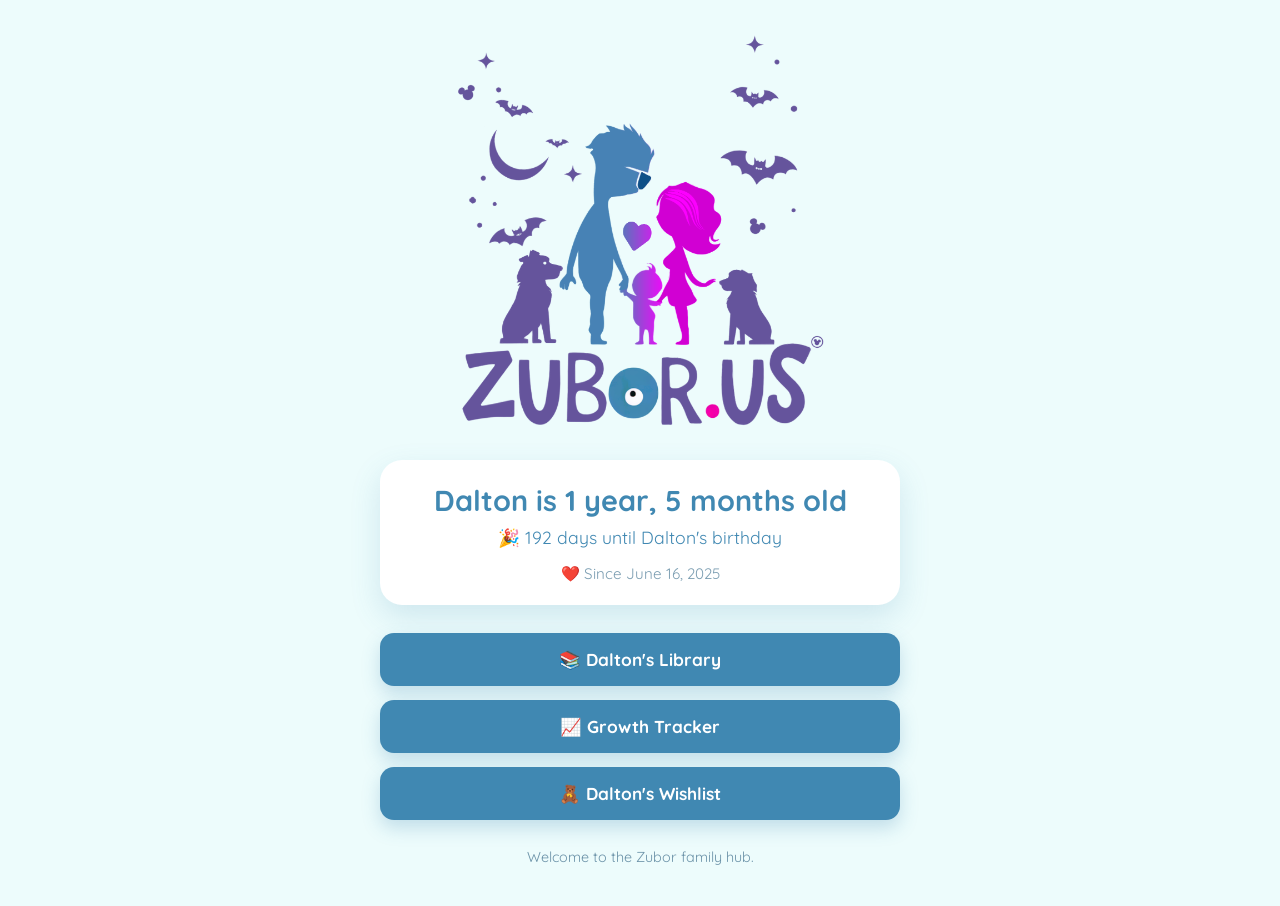
==== commit d9fbd027: "Add files via upload" ====
--- a/index.html
+++ b/index.html
@@ -1,225 +1,155 @@
 <!DOCTYPE html>
 <html lang="en">
 <head>
+<meta charset="UTF-8">
+<meta name="viewport" content="width=device-width, initial-scale=1.0">
+<title>Zubor Family Hub</title>
 
-    <meta charset="UTF-8">
-    <meta name="viewport" content="width=device-width, initial-scale=1.0">
+<link rel="icon" type="image/png" href="favicon.png">
+<link href="https://fonts.googleapis.com/css2?family=Quicksand:wght@400;600;700&display=swap" rel="stylesheet">
 
-    <title>Zubor.Us</title>
-
-    <link rel="icon" type="image/png" href="images/favicon.png">
-
-    <link rel="preconnect" href="https://fonts.googleapis.com">
-
-    <link href="https://fonts.googleapis.com/css2?family=Quicksand:wght@400;600;700&display=swap" rel="stylesheet">
-
-    <link rel="stylesheet" href="style.css">
-
+<style>
+*{box-sizing:border-box}
+body{
+    margin:0;
+    min-height:100vh;
+    font-family:'Quicksand',Arial,sans-serif;
+    background:#edfcfc;
+    color:#4088b2;
+    display:flex;
+    align-items:center;
+    justify-content:center;
+}
+.container{
+    width:min(92%,520px);
+    text-align:center;
+    padding:30px 0 40px;
+}
+.logo{
+    width:100%;
+    max-width:380px;
+    margin:0 auto 20px;
+    display:block;
+}
+.hero{
+    background:#fff;
+    border-radius:22px;
+    padding:22px;
+    box-shadow:0 12px 30px rgba(64,136,178,.18);
+    margin-bottom:28px;
+}
+#child-age{
+    font-size:1.8rem;
+    font-weight:700;
+    margin:0 0 8px;
+}
+#countdown{
+    font-size:1.1rem;
+    margin:0;
+}
+.since{
+    margin-top:16px;
+    color:#7c9eb2;
+    font-size:.95rem;
+}
+.links{
+    display:flex;
+    flex-direction:column;
+    gap:14px;
+}
+.button{
+    display:block;
+    background:#4088b2;
+    color:#fff;
+    text-decoration:none;
+    padding:16px;
+    border-radius:14px;
+    font-size:1.08rem;
+    font-weight:700;
+    box-shadow:0 8px 18px rgba(64,136,178,.25);
+    transition:.2s ease;
+}
+.button:hover{
+    transform:translateY(-3px);
+    box-shadow:0 14px 24px rgba(64,136,178,.35);
+}
+.footer{
+    margin-top:28px;
+    color:#6b92a8;
+    font-size:.9rem;
+}
+</style>
 </head>
-
 <body>
 
 <div class="container">
 
-    <section class="hero">
+<img class="logo" src="zuborUS.png" alt="Zubor.us">
 
-        <div>
+<div class="hero">
+    <div id="child-age">Calculating...</div>
+    <div id="countdown">Calculating...</div>
+    <div class="since">❤️ Since June 16, 2025</div>
+</div>
 
-            <img
-                class="logo"
-                src="images/zuborUS.png"
-                alt="Zubor.Us">
+<div class="links">
+    <a class="button" href="https://cloud.clz.com/babyz/books?collectionStatus=in-collection" target="_blank">📚 Dalton's Library</a>
 
-            <div class="tagline">
-                Growing one adventure at a time.
-            </div>
+    <a class="button" href="growth.html">📈 Growth Tracker</a>
 
-            <h1 id="greeting">
-                Welcome!
-            </h1>
+    <a class="button" href="https://www.babylist.com/dalton-zubor" target="_blank">🧸 Dalton's Wishlist</a>
+</div>
 
-            <div class="info-card">
-
-                <div id="child-age">
-                    Calculating...
-                </div>
-
-                <div id="countdown">
-                    Calculating...
-                </div>
-
-            </div>
-
-        </div>
-
-        <div>
-
-            <img
-                class="portrait"
-                src="images/daltonportrait.png"
-                alt="Dalton">
-
-        </div>
-
-    </section>
-
-
-    <h2 class="section-title">
-        Explore
-    </h2>
-
-
-    <section class="card-grid">
-
-        <a class="card"
-           href="https://cloud.clz.com/babyz/books?collectionStatus=in-collection"
-           target="_blank">
-
-            <div class="card-icon">
-                📚
-            </div>
-
-            <h3>
-                Dalton's Library
-            </h3>
-
-            <p>
-                Browse every book in Dalton's growing collection.
-            </p>
-
-            <div class="card-arrow">
-                →
-            </div>
-
-        </a>
-
-
-        <a class="card"
-           href="growth.html">
-
-            <div class="card-icon">
-                📈
-            </div>
-
-            <h3>
-                Growing Up
-            </h3>
-
-            <p>
-                Height, weight, milestones, and favorite things.
-            </p>
-
-            <div class="card-arrow">
-                →
-            </div>
-
-        </a>
-
-
-        <a class="card"
-           href="https://www.babylist.com/dalton-zubor"
-           target="_blank">
-
-            <div class="card-icon">
-                🧸
-            </div>
-
-            <h3>
-                Wish List
-            </h3>
-
-            <p>
-                Birthday and holiday gift ideas.
-            </p>
-
-            <div class="card-arrow">
-                →
-            </div>
-
-        </a>
-
-
-        <a class="card"
-           href="#">
-
-            <div class="card-icon">
-                📸
-            </div>
-
-            <h3>
-                Family Gallery
-            </h3>
-
-            <p>
-                Favorite memories from our adventures together.
-            </p>
-
-            <div class="card-arrow">
-                →
-            </div>
-
-        </a>
-
-
-        <a class="card"
-           href="#">
-
-            <div class="card-icon">
-                🎬
-            </div>
-
-            <h3>
-                Movie Night
-            </h3>
-
-            <p>
-                Jason's movie recommendations and Letterboxd.
-            </p>
-
-            <div class="card-arrow">
-                →
-            </div>
-
-        </a>
-
-
-        <a class="card"
-           href="#">
-
-            <div class="card-icon">
-                📷
-            </div>
-
-            <h3>
-                Stephanie
-            </h3>
-
-            <p>
-                Follow Stephanie on Instagram.
-            </p>
-
-            <div class="card-arrow">
-                →
-            </div>
-
-        </a>
-
-    </section>
-
-
-    <footer>
-
-        Adventure awaits.
-
-        <small>
-            Welcome to Zubor.Us
-        </small>
-
-    </footer>
+<div class="footer">
+    Welcome to the Zubor family hub.
+</div>
 
 </div>
 
-<script src="script.js"></script>
+<script>
+function updateChildAge(){
+    const birth=new Date(2025,5,16);
+    const today=new Date();
+
+    let months=(today.getFullYear()-birth.getFullYear())*12+
+               (today.getMonth()-birth.getMonth());
+
+    if(today.getDate()<birth.getDate()) months--;
+
+    const years=Math.floor(months/12);
+    const rem=months%12;
+
+    let text="";
+    if(years===0){
+        text=`${rem} month${rem!==1?"s":""} old`;
+    }else if(rem===0){
+        text=`${years} year${years!==1?"s":""} old`;
+    }else{
+        text=`${years} year${years!==1?"s":""}, ${rem} month${rem!==1?"s":""} old`;
+    }
+
+    document.getElementById("child-age").textContent=`Dalton is ${text}`;
+}
+
+function updateCountdown(){
+    const today=new Date();
+    let next=new Date(today.getFullYear(),5,16);
+
+    if(today>next){
+        next=new Date(today.getFullYear()+1,5,16);
+    }
+
+    const days=Math.ceil((next-today)/(1000*60*60*24));
+
+    document.getElementById("countdown").textContent=
+        days===0
+        ? "🎂 Happy Birthday, Dalton!"
+        : `🎉 ${days} day${days!==1?"s":""} until Dalton's birthday`;
+}
+
+updateChildAge();
+updateCountdown();
+</script>
 
 </body>
 </html>
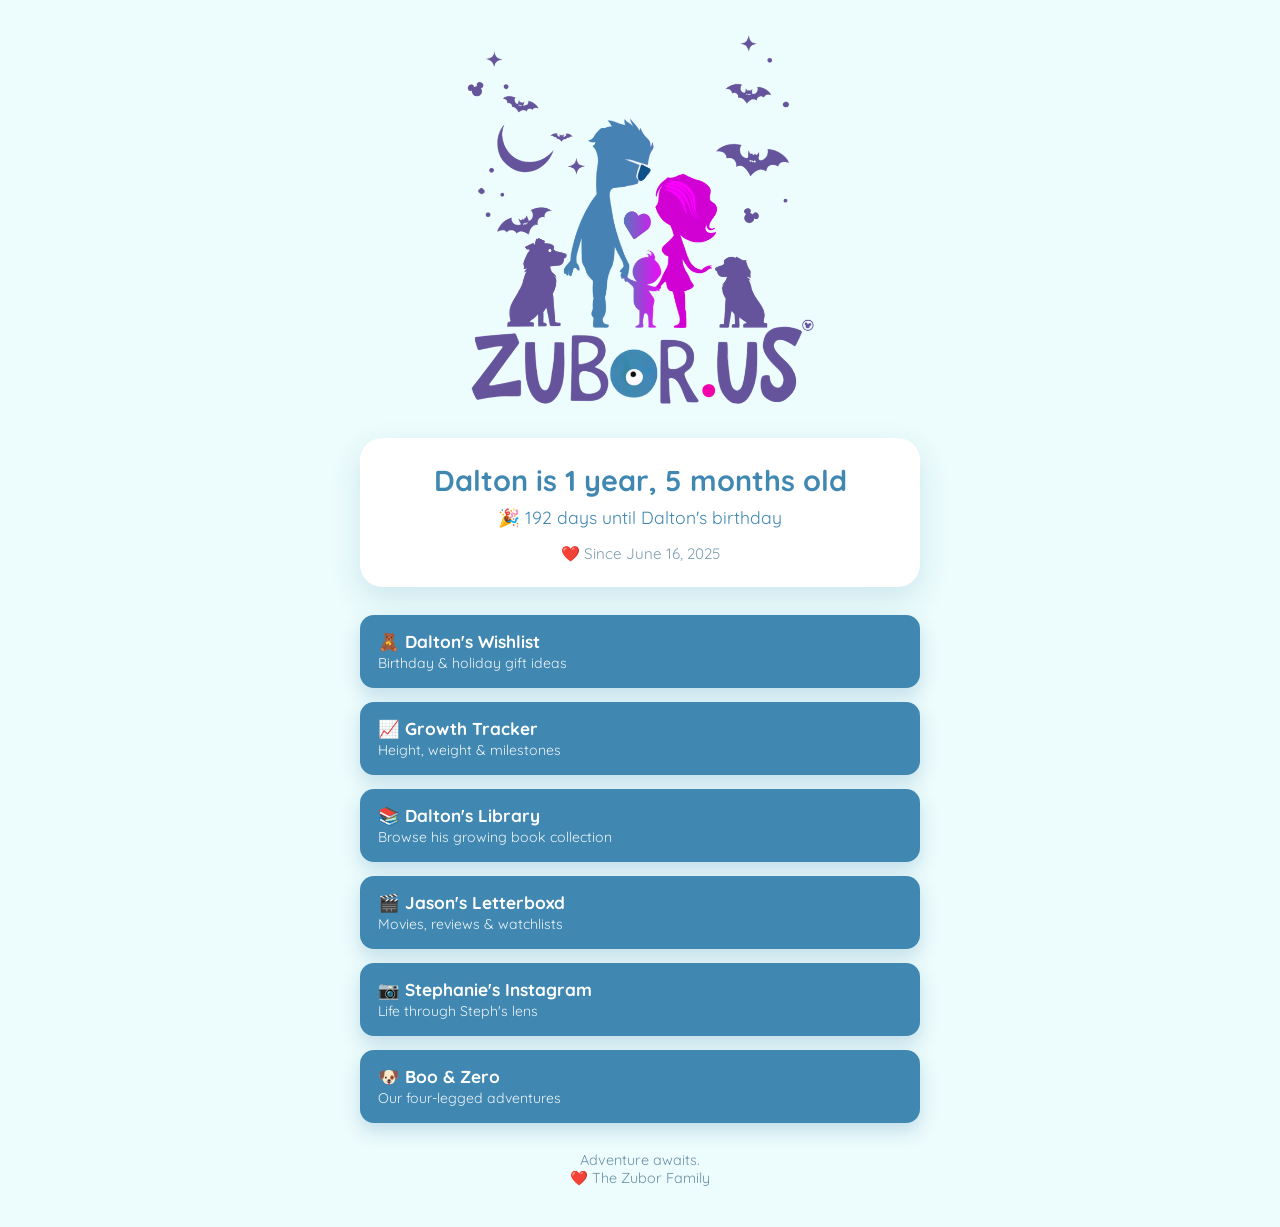
==== commit 3260c374: "Update index.html" ====
--- a/index.html
+++ b/index.html
@@ -10,6 +10,7 @@
 
 <style>
 *{box-sizing:border-box}
+
 body{
     margin:0;
     min-height:100vh;
@@ -20,59 +21,78 @@
     align-items:center;
     justify-content:center;
 }
+
 .container{
-    width:min(92%,520px);
+    width:min(92%,560px);
     text-align:center;
     padding:30px 0 40px;
 }
+
 .logo{
     width:100%;
-    max-width:380px;
+    max-width:360px;
     margin:0 auto 20px;
     display:block;
 }
+
 .hero{
     background:#fff;
     border-radius:22px;
-    padding:22px;
+    padding:24px;
     box-shadow:0 12px 30px rgba(64,136,178,.18);
     margin-bottom:28px;
 }
+
 #child-age{
     font-size:1.8rem;
     font-weight:700;
-    margin:0 0 8px;
-}
+    margin-bottom:8px;
+}
+
 #countdown{
     font-size:1.1rem;
-    margin:0;
-}
+}
+
 .since{
     margin-top:16px;
     color:#7c9eb2;
     font-size:.95rem;
 }
+
 .links{
     display:flex;
     flex-direction:column;
     gap:14px;
 }
+
 .button{
     display:block;
     background:#4088b2;
     color:#fff;
     text-decoration:none;
-    padding:16px;
+    padding:16px 18px;
     border-radius:14px;
-    font-size:1.08rem;
-    font-weight:700;
     box-shadow:0 8px 18px rgba(64,136,178,.25);
     transition:.2s ease;
-}
+    text-align:left;
+}
+
 .button:hover{
     transform:translateY(-3px);
     box-shadow:0 14px 24px rgba(64,136,178,.35);
 }
+
+.button-title{
+    font-size:1.08rem;
+    font-weight:700;
+}
+
+.button-subtitle{
+    font-size:.88rem;
+    opacity:.9;
+    margin-top:2px;
+}
+
 .footer{
     margin-top:28px;
     color:#6b92a8;
@@ -80,6 +100,7 @@
 }
 </style>
 </head>
+
 <body>
 
 <div class="container">
@@ -93,21 +114,61 @@
 </div>
 
 <div class="links">
-    <a class="button" href="https://cloud.clz.com/babyz/books?collectionStatus=in-collection" target="_blank">📚 Dalton's Library</a>
-
-    <a class="button" href="growth.html">📈 Growth Tracker</a>
-
-    <a class="button" href="https://www.babylist.com/dalton-zubor" target="_blank">🧸 Dalton's Wishlist</a>
+
+<a class="button"
+href="https://www.babylist.com/dalton-zubor"
+target="_blank">
+<div class="button-title">🧸 Dalton's Wishlist</div>
+<div class="button-subtitle">Birthday & holiday gift ideas</div>
+</a>
+
+<a class="button"
+href="growth.html">
+<div class="button-title">📈 Growth Tracker</div>
+<div class="button-subtitle">Height, weight & milestones</div>
+</a>
+
+<a class="button"
+href="https://cloud.clz.com/babyz/books?collectionStatus=in-collection"
+target="_blank">
+<div class="button-title">📚 Dalton's Library</div>
+<div class="button-subtitle">Browse his growing book collection</div>
+</a>
+
+<a class="button"
+href="https://letterboxd.com/sledgehead/"
+target="_blank">
+<div class="button-title">🎬 Jason's Letterboxd</div>
+<div class="button-subtitle">Movies, reviews & watchlists</div>
+</a>
+
+<a class="button"
+href="https://www.instagram.com/nonsensicalsteph/"
+target="_blank">
+<div class="button-title">📷 Stephanie's Instagram</div>
+<div class="button-subtitle">Life through Steph's lens</div>
+</a>
+
+<a class="button"
+href="https://www.instagram.com/booandzero/"
+target="_blank">
+<div class="button-title">🐶 Boo & Zero</div>
+<div class="button-subtitle">Our four-legged adventures</div>
+</a>
+
 </div>
 
 <div class="footer">
-    Welcome to the Zubor family hub.
+Adventure awaits.<br>
+❤️ The Zubor Family
 </div>
 
 </div>
 
 <script>
+
 function updateChildAge(){
+
     const birth=new Date(2025,5,16);
     const today=new Date();
 
@@ -120,11 +181,14 @@
     const rem=months%12;
 
     let text="";
+
     if(years===0){
         text=`${rem} month${rem!==1?"s":""} old`;
-    }else if(rem===0){
+    }
+    else if(rem===0){
         text=`${years} year${years!==1?"s":""} old`;
-    }else{
+    }
+    else{
         text=`${years} year${years!==1?"s":""}, ${rem} month${rem!==1?"s":""} old`;
     }
 
@@ -132,6 +196,7 @@
 }
 
 function updateCountdown(){
+
     const today=new Date();
     let next=new Date(today.getFullYear(),5,16);
 
@@ -149,6 +214,7 @@
 
 updateChildAge();
 updateCountdown();
+
 </script>
 
 </body>
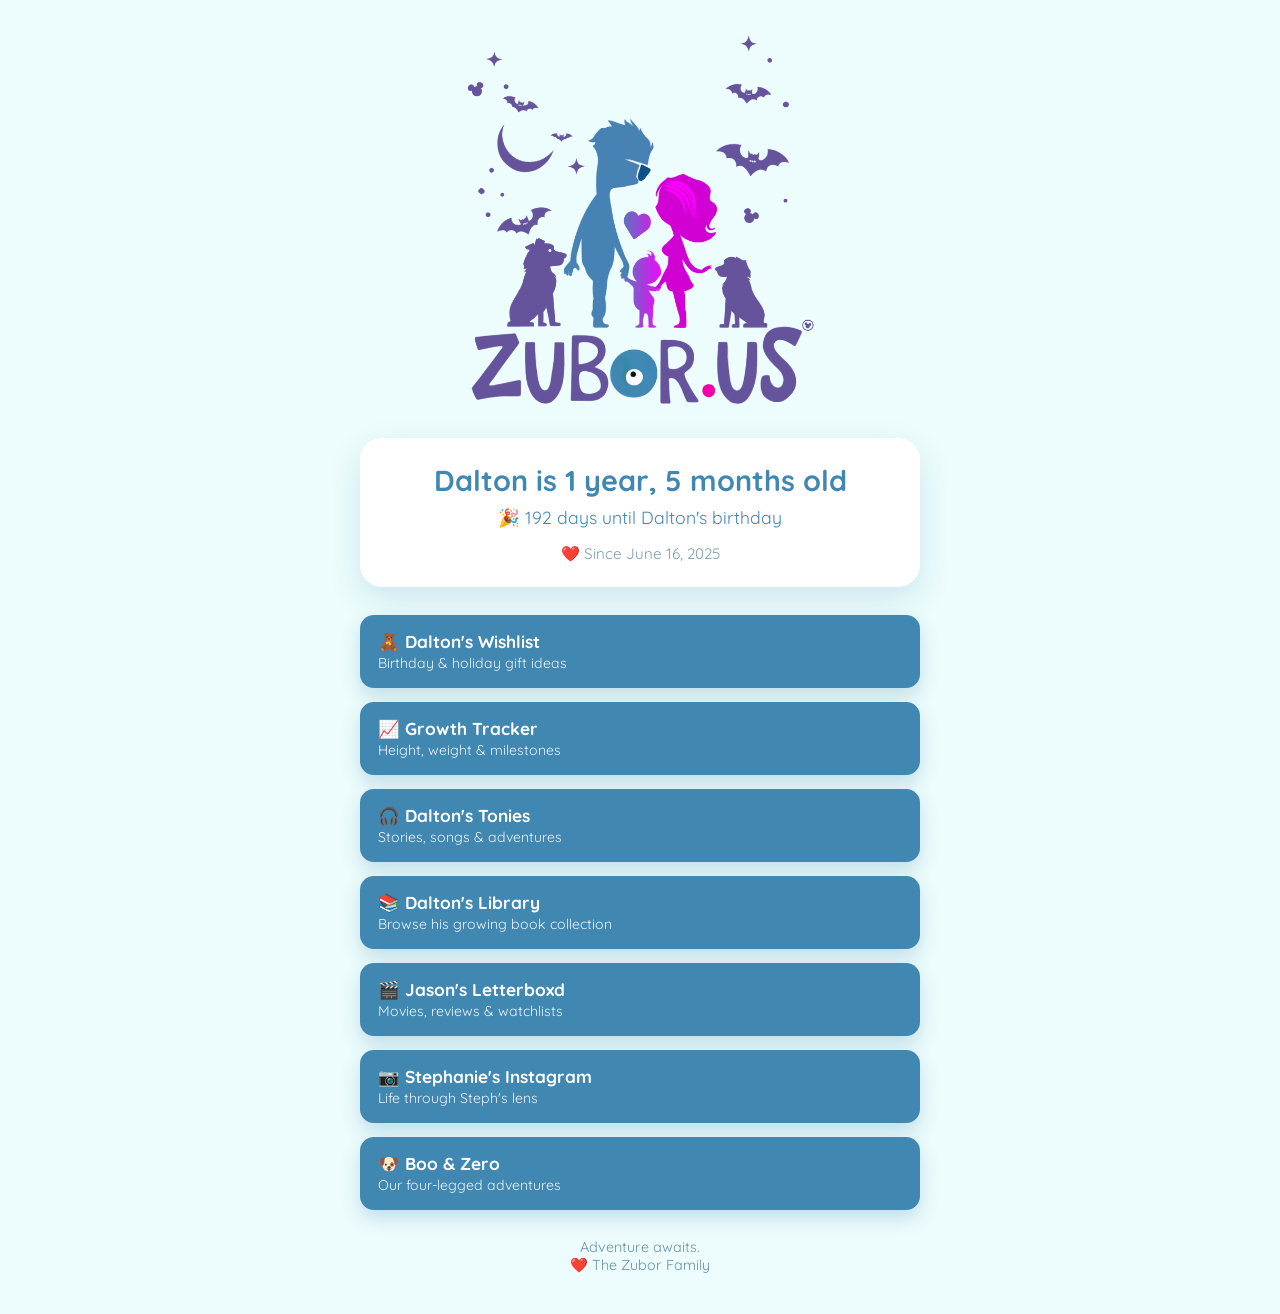
==== commit 1abc39cd: "Add files via upload" ====
--- a/index.html
+++ b/index.html
@@ -129,6 +129,12 @@
 </a>
 
 <a class="button"
+href="tonies.html">
+<div class="button-title">🎧 Dalton's Tonies</div>
+<div class="button-subtitle">Stories, songs & adventures</div>
+</a>
+
+<a class="button"
 href="https://cloud.clz.com/babyz/books?collectionStatus=in-collection"
 target="_blank">
 <div class="button-title">📚 Dalton's Library</div>
